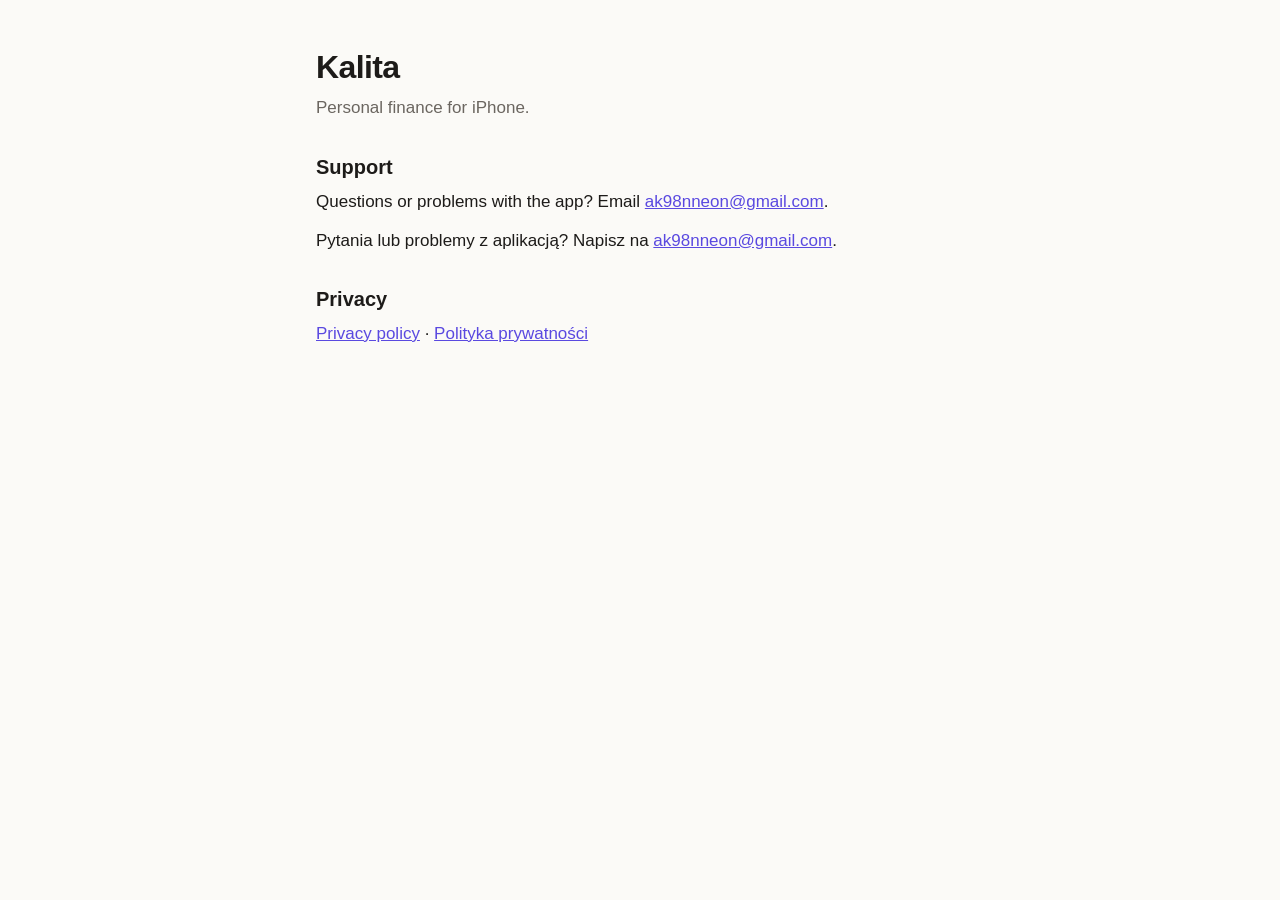
==== index.html @ e8200e61 "Kalita privacy policy and support page" ====
<!doctype html>
<html lang="en">
<head>
<meta charset="utf-8">
<meta name="viewport" content="width=device-width, initial-scale=1">
<title>Kalita</title>
<meta name="description" content="Support for the Kalita app for iPhone.">
<style>
  :root { --bg: #fbfaf7; --text: #1d1b19; --muted: #6b6660; --link: #5a49e0; }
  @media (prefers-color-scheme: dark) {
    :root { --bg: #141312; --text: #f1eee9; --muted: #a39d95; --link: #a99cff; }
  }
  * { box-sizing: border-box; }
  body { margin: 0; background: var(--bg); color: var(--text);
         font: 17px/1.6 -apple-system, BlinkMacSystemFont, "Segoe UI", Roboto, Helvetica, Arial, sans-serif;
         -webkit-text-size-adjust: 100%; }
  main { max-width: 680px; margin: 0 auto; padding: 48px 16px 80px; }
  h1 { font-size: 32px; line-height: 1.2; letter-spacing: -0.02em; margin: 0 0 8px; }
  h2 { font-size: 20px; line-height: 1.3; margin: 32px 0 8px; }
  p { margin: 0 0 12px; }
  .muted { color: var(--muted); }
  a { color: var(--link); }
</style>
</head>
<body>
<main>
<h1>Kalita</h1>
<p class="muted">Personal finance for iPhone.</p>

<h2>Support</h2>
<p>Questions or problems with the app? Email <a href="mailto:ak98nneon@gmail.com">ak98nneon@gmail.com</a>.</p>
<p lang="pl">Pytania lub problemy z aplikacją? Napisz na <a href="mailto:ak98nneon@gmail.com">ak98nneon@gmail.com</a>.</p>

<h2>Privacy</h2>
<p><a href="privacy.html">Privacy policy</a> · <a href="privacy.html#pl" lang="pl">Polityka prywatności</a></p>
</main>
</body>
</html>
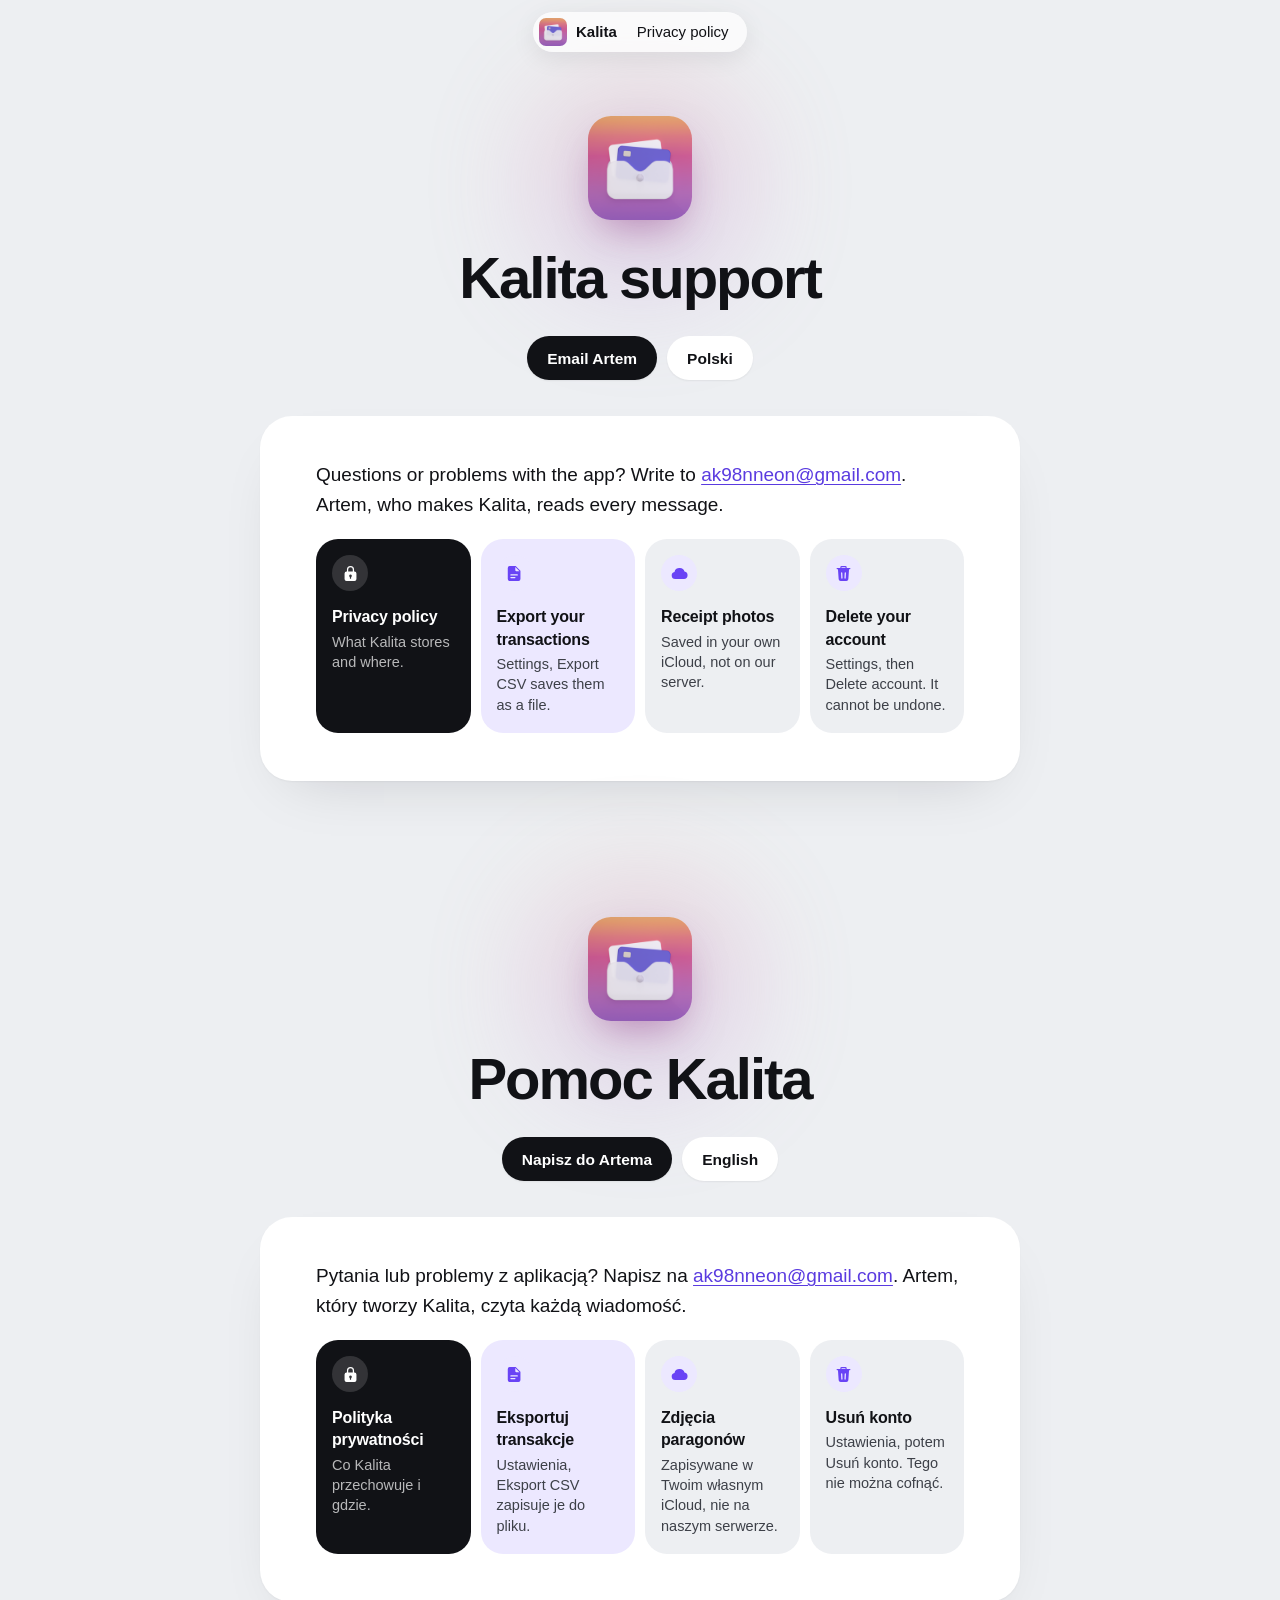
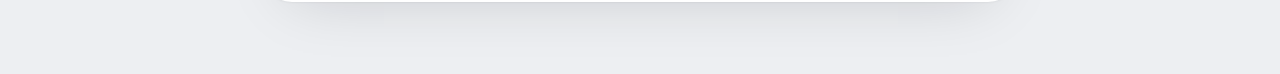
==== commit cab9e53d: "Restyle the policy and support pages" ====
--- a/index.html
+++ b/index.html
@@ -3,36 +3,32 @@
 <head>
 <meta charset="utf-8">
 <meta name="viewport" content="width=device-width, initial-scale=1">
+<meta name="taste" content="personal">
 <title>Kalita</title>
 <meta name="description" content="Support for the Kalita app for iPhone.">
-<style>
-  :root { --bg: #fbfaf7; --text: #1d1b19; --muted: #6b6660; --link: #5a49e0; }
-  @media (prefers-color-scheme: dark) {
-    :root { --bg: #141312; --text: #f1eee9; --muted: #a39d95; --link: #a99cff; }
-  }
-  * { box-sizing: border-box; }
-  body { margin: 0; background: var(--bg); color: var(--text);
-         font: 17px/1.6 -apple-system, BlinkMacSystemFont, "Segoe UI", Roboto, Helvetica, Arial, sans-serif;
-         -webkit-text-size-adjust: 100%; }
-  main { max-width: 680px; margin: 0 auto; padding: 48px 16px 80px; }
-  h1 { font-size: 32px; line-height: 1.2; letter-spacing: -0.02em; margin: 0 0 8px; }
-  h2 { font-size: 20px; line-height: 1.3; margin: 32px 0 8px; }
-  p { margin: 0 0 12px; }
-  .muted { color: var(--muted); }
-  a { color: var(--link); }
-</style>
+<link rel="icon" href="icon.png">
+<link rel="stylesheet" href="style.css">
 </head>
 <body>
+<svg width="0" height="0" style="position:absolute" aria-hidden="true"><symbol id="g-user" viewBox="0 0 24 24"><circle cx="12" cy="8" r="4.2"/><path d="M3.8 20.2c.6-4.1 4-6.7 8.2-6.7s7.6 2.6 8.2 6.7c.1.5-.3.8-.8.8H4.6c-.5 0-.9-.3-.8-.8z"/></symbol><symbol id="g-card" viewBox="0 0 24 24"><path d="M2.5 7.5A2.5 2.5 0 0 1 5 5h14a2.5 2.5 0 0 1 2.5 2.5V9h-19V7.5zM2.5 11h19v5.5A2.5 2.5 0 0 1 19 19H5a2.5 2.5 0 0 1-2.5-2.5V11zm3 4.2c0 .4.3.8.8.8h3.4a.8.8 0 0 0 0-1.6H6.3c-.5 0-.8.4-.8.8z"/></symbol><symbol id="g-people" viewBox="0 0 24 24"><circle cx="8.5" cy="8.5" r="3.5"/><circle cx="16.5" cy="9" r="3"/><path d="M1.8 19.4c.5-3.4 3.3-5.6 6.7-5.6s6.2 2.2 6.7 5.6c.1.4-.3.6-.7.6H2.5c-.4 0-.8-.2-.7-.6zM16 20c.1-2.3-.6-4.4-2-5.9.8-.4 1.6-.6 2.5-.6 2.9 0 5.2 1.9 5.7 4.8.1.4-.2.7-.6.7H16z"/></symbol><symbol id="g-bell" viewBox="0 0 24 24"><path d="M12 2.5a6.5 6.5 0 0 0-6.5 6.5v3.6L3.8 15.4c-.4.7.1 1.6.9 1.6h14.6c.8 0 1.3-.9.9-1.6l-1.7-2.8V9A6.5 6.5 0 0 0 12 2.5zM9.2 18.5a2.9 2.9 0 0 0 5.6 0H9.2z"/></symbol><symbol id="g-doc" viewBox="0 0 24 24"><path d="M6 2.5h7.5L19.5 8.5V19A2.5 2.5 0 0 1 17 21.5H6A2.5 2.5 0 0 1 3.5 19V5A2.5 2.5 0 0 1 6 2.5zm7 1.2V8a1 1 0 0 0 1 1h4.3L13 3.7zM7.5 13a.8.8 0 0 0 0 1.6h8a.8.8 0 0 0 0-1.6h-8zm0 3.4a.8.8 0 0 0 0 1.6h5a.8.8 0 0 0 0-1.6h-5z"/></symbol><symbol id="g-photo" viewBox="0 0 24 24"><path d="M5 4h14a2.5 2.5 0 0 1 2.5 2.5v11A2.5 2.5 0 0 1 19 20H5a2.5 2.5 0 0 1-2.5-2.5v-11A2.5 2.5 0 0 1 5 4zm3 3.5a2 2 0 1 0 0 4 2 2 0 0 0 0-4zM3.5 17.2V17.5c0 .8.7 1.5 1.5 1.5h14c.8 0 1.5-.7 1.5-1.5v-2.3l-4.3-4.3a1 1 0 0 0-1.4 0L9.5 16.2l-1.8-1.8a1 1 0 0 0-1.4 0l-2.8 2.8z"/></symbol><symbol id="g-mic" viewBox="0 0 24 24"><path d="M12 2.5a3.5 3.5 0 0 0-3.5 3.5v6a3.5 3.5 0 0 0 7 0V6A3.5 3.5 0 0 0 12 2.5z"/><path d="M5.8 11a.8.8 0 0 1 .8.8 5.4 5.4 0 0 0 10.8 0 .8.8 0 0 1 1.6 0 7 7 0 0 1-6.2 6.9v2.5a.8.8 0 0 1-1.6 0v-2.5a7 7 0 0 1-6.2-6.9c0-.5.3-.8.8-.8z"/></symbol><symbol id="g-lock" viewBox="0 0 24 24"><path d="M12 2.5A4.5 4.5 0 0 0 7.5 7v2.5H7A2.5 2.5 0 0 0 4.5 12v7A2.5 2.5 0 0 0 7 21.5h10a2.5 2.5 0 0 0 2.5-2.5v-7A2.5 2.5 0 0 0 17 9.5h-.5V7A4.5 4.5 0 0 0 12 2.5zm-2.9 7V7a2.9 2.9 0 0 1 5.8 0v2.5H9.1zM12 13.3a1.7 1.7 0 0 1 .8 3.2v1.4a.8.8 0 0 1-1.6 0v-1.4a1.7 1.7 0 0 1 .8-3.2z"/></symbol><symbol id="g-bolt" viewBox="0 0 24 24"><path d="M13.6 2.2 4.4 13.3c-.4.5 0 1.2.6 1.2H11l-1.2 7.1c-.1.7.8 1.1 1.3.5l9.2-11.1c.4-.5 0-1.2-.6-1.2H13.6l1.2-7.1c.1-.7-.8-1.1-1.2-.5z"/></symbol><symbol id="g-mail" viewBox="0 0 24 24"><path d="M4.5 4.5h15A2.5 2.5 0 0 1 22 7v.4l-10 6-10-6V7a2.5 2.5 0 0 1 2.5-2.5z"/><path d="M2 9.3V17a2.5 2.5 0 0 0 2.5 2.5h15A2.5 2.5 0 0 0 22 17V9.3l-9.5 5.7a1 1 0 0 1-1 0L2 9.3z"/></symbol><symbol id="g-globe" viewBox="0 0 24 24"><path d="M12 2.5a9.5 9.5 0 1 0 0 19 9.5 9.5 0 0 0 0-19zm-1.5 1.7c-1.3 1.6-2.2 3.9-2.4 6.6H4.2a7.9 7.9 0 0 1 6.3-6.6zm3 0a7.9 7.9 0 0 1 6.3 6.6h-3.9c-.2-2.7-1.1-5-2.4-6.6zM12 4.4c1.2 1.3 2.1 3.6 2.3 6.4H9.7c.2-2.8 1.1-5.1 2.3-6.4zM4.2 12.4h3.9c.2 2.7 1.1 5 2.4 6.6a7.9 7.9 0 0 1-6.3-6.6zm5.5 0h4.6c-.2 2.8-1.1 5.1-2.3 6.4-1.2-1.3-2.1-3.6-2.3-6.4zm6.2 0h3.9a7.9 7.9 0 0 1-6.3 6.6c1.3-1.6 2.2-3.9 2.4-6.6z"/></symbol><symbol id="g-rate" viewBox="0 0 24 24"><path d="M7.2 3.4a.8.8 0 0 1 1.1 0l3.4 3.4a.8.8 0 0 1-1.1 1.1L8.6 5.8V16a.8.8 0 0 1-1.6 0V5.8L5 7.9a.8.8 0 0 1-1.1-1.1l3.3-3.4zM16.2 7.2a.8.8 0 0 1 .8.8v10.2l2.1-2.1a.8.8 0 0 1 1.1 1.1l-3.4 3.4a.8.8 0 0 1-1.1 0l-3.3-3.4a.8.8 0 0 1 1.1-1.1l2.1 2.1V8c0-.4.3-.8.6-.8z"/></symbol><symbol id="g-trash" viewBox="0 0 24 24"><path d="M9.5 2.5h5a1.5 1.5 0 0 1 1.5 1.5v1h4a.8.8 0 0 1 0 1.6h-1l-.9 12.6A2.5 2.5 0 0 1 15.6 21.5H8.4a2.5 2.5 0 0 1-2.5-2.3L5 6.6H4a.8.8 0 0 1 0-1.6h4V4a1.5 1.5 0 0 1 1.5-1.5zm0 1.6V5h5v-.9h-5zm.2 6.4a.8.8 0 0 0-.8.8l.3 6.5a.8.8 0 0 0 1.6 0l-.3-6.5a.8.8 0 0 0-.8-.8zm4.6 0a.8.8 0 0 0-.8.8l-.3 6.5a.8.8 0 0 0 1.6 0l.3-6.5a.8.8 0 0 0-.8-.8z"/></symbol><symbol id="g-cloud" viewBox="0 0 24 24"><path d="M12.5 5a6 6 0 0 1 5.8 4.5A4.8 4.8 0 0 1 17.7 19H6.5a4.5 4.5 0 0 1-.8-8.9A6 6 0 0 1 12.5 5z"/></symbol><symbol id="g-key" viewBox="0 0 24 24"><path d="M15 2.5a6.5 6.5 0 0 0-6.2 8.4l-6 6a1 1 0 0 0-.3.7v2.6c0 .6.4 1 1 1h2.6c.6 0 1-.4 1-1v-1.2h1.2c.6 0 1-.4 1-1v-1.2h1.2l1.2-1.2A6.5 6.5 0 1 0 15 2.5zm1.6 3.4a1.8 1.8 0 1 1 0 3.6 1.8 1.8 0 0 1 0-3.6z"/></symbol><symbol id="g-phone" viewBox="0 0 24 24"><path d="M8 1.5h8A2.5 2.5 0 0 1 18.5 4v16a2.5 2.5 0 0 1-2.5 2.5H8A2.5 2.5 0 0 1 5.5 20V4A2.5 2.5 0 0 1 8 1.5zm2.5 1.8a.7.7 0 0 0 0 1.4h3a.7.7 0 0 0 0-1.4h-3zm-.7 16.3c0 .4.3.8.8.8h2.8a.8.8 0 0 0 0-1.6h-2.8c-.5 0-.8.4-.8.8z"/></symbol></svg>
+<nav class="bar"><a class="brand" href="./"><img src="icon.png" width="28" height="28" alt="">Kalita</a><a href="privacy.html">Privacy policy</a></nav>
 <main>
-<h1>Kalita</h1>
-<p class="muted">Personal finance for iPhone.</p>
-
-<h2>Support</h2>
-<p>Questions or problems with the app? Email <a href="mailto:ak98nneon@gmail.com">ak98nneon@gmail.com</a>.</p>
-<p lang="pl">Pytania lub problemy z aplikacją? Napisz na <a href="mailto:ak98nneon@gmail.com">ak98nneon@gmail.com</a>.</p>
-
-<h2>Privacy</h2>
-<p><a href="privacy.html">Privacy policy</a> · <a href="privacy.html#pl" lang="pl">Polityka prywatności</a></p>
+<section class="doc" id="en" lang="en">
+<header class="hero">
+<img class="icon" src="icon.png" width="104" height="104" alt="">
+<h1>Kalita support</h1>
+<p class="acts"><a class="pill black" href="mailto:ak98nneon@gmail.com">Email Artem</a><a class="pill" href="#pl" lang="pl">Polski</a></p>
+</header>
+<article class="sheet"><p>Questions or problems with the app? Write to <a href="mailto:ak98nneon@gmail.com">ak98nneon@gmail.com</a>. Artem, who makes Kalita, reads every message.</p><nav class="tiles"><a class="tile t0" href="privacy.html"><span class="mk"><svg><use href="#g-lock"/></svg></span><b>Privacy policy</b><span>What Kalita stores and where.</span></a><a class="tile t1" href="privacy.html#en-s7"><span class="mk"><svg><use href="#g-doc"/></svg></span><b>Export your transactions</b><span>Settings, Export CSV saves them as a file.</span></a><a class="tile t2" href="privacy.html#en-s3"><span class="mk"><svg><use href="#g-cloud"/></svg></span><b>Receipt photos</b><span>Saved in your own iCloud, not on our server.</span></a><a class="tile t3" href="privacy.html#en-s6"><span class="mk"><svg><use href="#g-trash"/></svg></span><b>Delete your account</b><span>Settings, then Delete account. It cannot be undone.</span></a></nav></article>
+</section>
+<section class="doc" id="pl" lang="pl">
+<header class="hero">
+<img class="icon" src="icon.png" width="104" height="104" alt="">
+<h1>Pomoc Kalita</h1>
+<p class="acts"><a class="pill black" href="mailto:ak98nneon@gmail.com">Napisz do Artema</a><a class="pill" href="#en" lang="en">English</a></p>
+</header>
+<article class="sheet"><p>Pytania lub problemy z aplikacją? Napisz na <a href="mailto:ak98nneon@gmail.com">ak98nneon@gmail.com</a>. Artem, który tworzy Kalita, czyta każdą wiadomość.</p><nav class="tiles"><a class="tile t0" href="privacy.html#pl"><span class="mk"><svg><use href="#g-lock"/></svg></span><b>Polityka prywatności</b><span>Co Kalita przechowuje i gdzie.</span></a><a class="tile t1" href="privacy.html#pl-s7"><span class="mk"><svg><use href="#g-doc"/></svg></span><b>Eksportuj transakcje</b><span>Ustawienia, Eksport CSV zapisuje je do pliku.</span></a><a class="tile t2" href="privacy.html#pl-s3"><span class="mk"><svg><use href="#g-cloud"/></svg></span><b>Zdjęcia paragonów</b><span>Zapisywane w Twoim własnym iCloud, nie na naszym serwerze.</span></a><a class="tile t3" href="privacy.html#pl-s6"><span class="mk"><svg><use href="#g-trash"/></svg></span><b>Usuń konto</b><span>Ustawienia, potem Usuń konto. Tego nie można cofnąć.</span></a></nav></article>
+</section>
 </main>
 </body>
 </html>
--- a/style.css
+++ b/style.css
@@ -0,0 +1,110 @@
+:root {
+  --ground: #edeff2; --sheet: #ffffff; --text: #111216; --body: #3d4048; --dim: #8a8e98;
+  --tint: #ece8ff; --mark: #6943f5; --link: #5a3be0; --pill: #ffffff; --pill-text: #111216;
+  --black: #111216; --on-black: #ffffff; --nav: rgba(255,255,255,.72);
+}
+@media (prefers-color-scheme: dark) {
+  :root:not([data-theme="light"]) {
+    --ground: #08090c; --sheet: #16181d; --text: #f3f4f6; --body: #b9bcc4; --dim: #7c808a;
+    --tint: #262040; --mark: #b2a2ff; --link: #c9beff; --pill: #23262d; --pill-text: #f3f4f6;
+    --black: #ffffff; --on-black: #111216; --nav: rgba(28,30,36,.72);
+  }
+}
+* { box-sizing: border-box; }
+html { scroll-behavior: smooth; }
+body {
+  margin: 0; background: var(--ground); color: var(--body);
+  font: 17px/1.62 -apple-system, BlinkMacSystemFont, "Inter", "Segoe UI", Roboto, Helvetica, Arial, sans-serif;
+  -webkit-text-size-adjust: 100%; text-rendering: optimizeLegibility;
+}
+a { color: var(--link); text-underline-offset: 3px; }
+strong { color: var(--text); font-weight: 600; }
+
+/* floating nav pill */
+.bar {
+  position: sticky; top: 12px; z-index: 5; display: flex; align-items: center; gap: 20px;
+  width: max-content; margin: 12px auto 0; padding: 6px 18px 6px 6px; border-radius: 999px;
+  background: var(--nav); backdrop-filter: blur(18px) saturate(1.4); -webkit-backdrop-filter: blur(18px) saturate(1.4);
+  box-shadow: 0 1px 0 rgba(255,255,255,.08) inset, 0 6px 24px rgba(10,12,20,.08);
+  font-size: 15px; font-weight: 500;
+}
+.bar a { color: var(--text); text-decoration: none; }
+.brand { display: flex; align-items: center; gap: 9px; font-weight: 650; }
+.brand img { border-radius: 7px; }
+
+main { padding: 0 16px 72px; }
+.doc { max-width: 760px; margin: 0 auto; scroll-margin-top: 24px; }
+.doc + .doc { margin-top: 72px; }
+
+/* hero: the app's own icon is the object; its colour glows from the picture itself */
+.hero { position: relative; text-align: center; padding: 64px 0 36px; }
+.icon {
+  position: relative; display: block; margin: 0 auto 28px; border-radius: 23px;
+  box-shadow: 0 1px 0 rgba(255,255,255,.5) inset, 0 18px 40px -12px rgba(150,70,140,.55);
+}
+.hero::before {
+  content: ""; position: absolute; left: 50%; top: 44px; width: 180px; height: 180px; transform: translateX(-50%);
+  border-radius: 50%; background: url(icon.png) center / cover; filter: blur(64px) saturate(1.2); opacity: .45; z-index: 0;
+}
+.hero > * { position: relative; z-index: 1; }
+h1 {
+  margin: 0 auto; max-width: 15ch; color: var(--text);
+  font-size: clamp(36px, 7vw, 58px); line-height: 1.04; letter-spacing: -0.035em; font-weight: 700;
+  text-wrap: balance;
+}
+h1 .dim { color: var(--dim); }
+.date { margin: 14px 0 0; color: var(--dim); font-size: 16px; }
+.acts { display: flex; flex-wrap: wrap; justify-content: center; gap: 10px; margin: 28px 0 0; }
+.pill {
+  display: inline-flex; align-items: center; min-height: 44px; padding: 0 20px; border-radius: 999px;
+  background: var(--pill); color: var(--pill-text); text-decoration: none; font-size: 15.5px; font-weight: 600;
+  box-shadow: 0 1px 2px rgba(10,12,20,.06);
+}
+.pill.black { background: var(--black); color: var(--on-black); }
+
+/* the policy: one white sheet on the grey ground */
+.sheet {
+  background: var(--sheet); border-radius: 32px; padding: 44px 56px 48px;
+  box-shadow: 0 1px 2px rgba(10,12,20,.04), 0 24px 60px -32px rgba(10,12,20,.18);
+}
+.sheet > p:first-child { color: var(--text); font-size: 19px; line-height: 1.55; }
+.sheet h2 {
+  margin: 40px 0 10px; color: var(--text); font-size: 22px; line-height: 1.25; letter-spacing: -0.015em; font-weight: 650;
+}
+.sheet p { margin: 0 0 14px; }
+.rows { list-style: none; margin: 0 0 14px; padding: 0; }
+.rows li:first-child { padding-top: 4px; }
+.rows li { display: grid; grid-template-columns: 40px 1fr; gap: 14px; padding: 12px 0; }
+.mk {
+  width: 40px; height: 40px; border-radius: 50%; background: var(--tint); color: var(--mark);
+  display: grid; place-items: center;
+}
+.mk svg { width: 21px; height: 21px; fill: currentColor; }
+/* tiles: an index that does a job, each tile its own tone */
+.tiles { display: grid; grid-template-columns: repeat(4, 1fr); gap: 10px; margin: 24px 0 8px; }
+.tile {
+  display: flex; flex-direction: column; gap: 3px; padding: 16px 16px 18px; border-radius: 22px;
+  background: var(--ground); color: var(--body); text-decoration: none; font-size: 14.5px; line-height: 1.4;
+}
+.tile b { margin-top: 12px; color: var(--text); font-size: 16px; font-weight: 650; letter-spacing: -0.01em; }
+.tile .mk { width: 36px; height: 36px; }
+.tile .mk svg { width: 19px; height: 19px; }
+.tile.t0 { background: var(--black); color: color-mix(in srgb, var(--on-black) 70%, transparent); }
+.tile.t0 b { color: var(--on-black); }
+.tile.t0 .mk { background: color-mix(in srgb, var(--on-black) 14%, transparent); color: var(--on-black); }
+.tile.t1 { background: var(--tint); }
+.sheet > p:first-child + .tiles { margin-top: 20px; }
+.sheet > .tiles:last-child { margin-bottom: 0; }
+
+@media (max-width: 600px) {
+  body { font-size: 16.5px; }
+  .hero { padding: 48px 0 28px; }
+  .icon { width: 88px; height: 88px; border-radius: 20px; }
+  .sheet { border-radius: 28px; padding: 28px 22px 32px; }
+  .sheet > p:first-child { font-size: 18px; }
+  .sheet h2 { font-size: 20px; margin-top: 34px; }
+  .rows li { grid-template-columns: 34px 1fr; gap: 12px; }
+  .mk { width: 34px; height: 34px; }
+  .mk svg { width: 18px; height: 18px; }
+  .tiles { grid-template-columns: 1fr 1fr; }
+}
